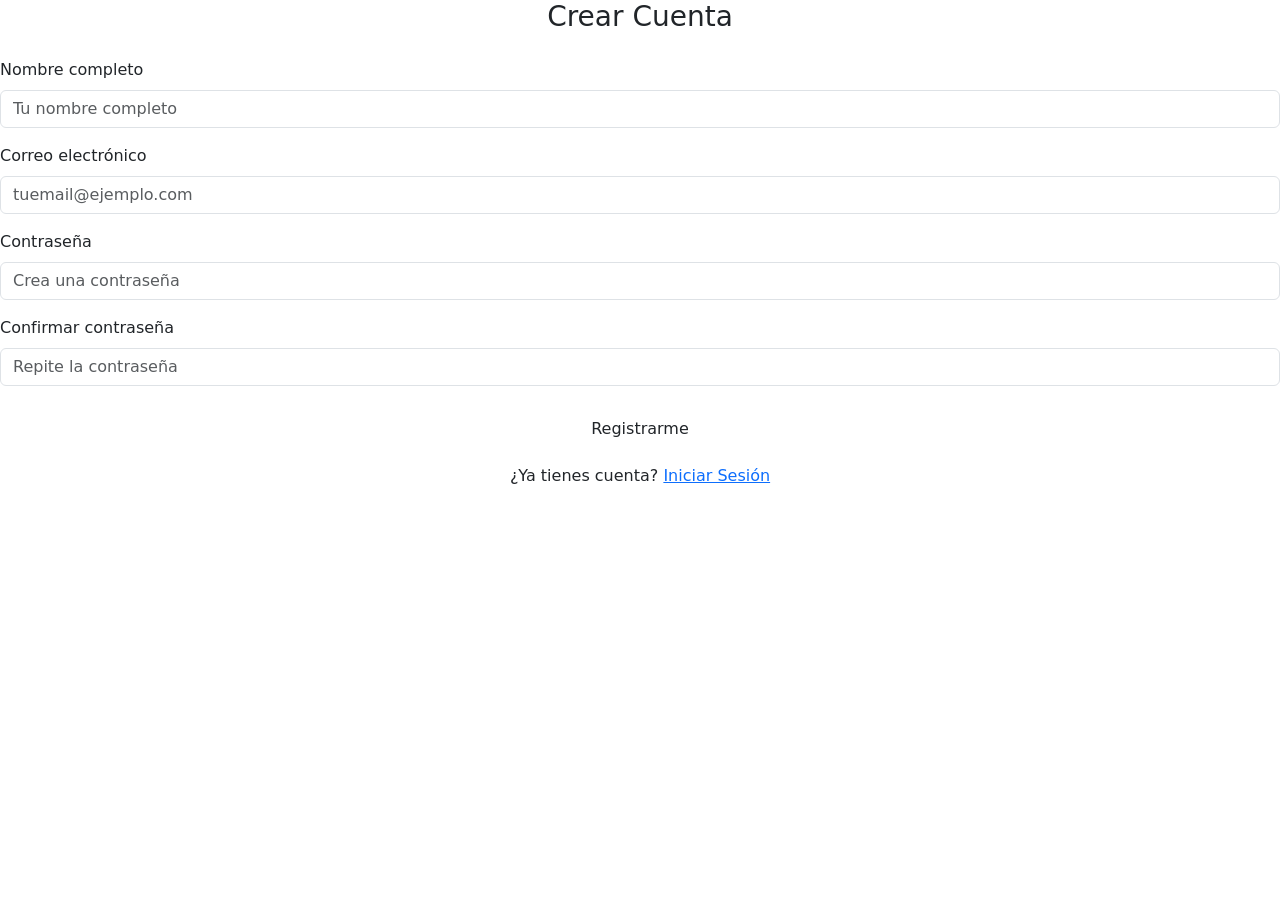
==== index.html @ b406b5af "Create index.html" ====
<!DOCTYPE html>
<html lang="es">
<head>
  <meta charset="UTF-8">
  <title>Registro</title>
  <meta name="viewport" content="width=device-width, initial-scale=1">

  <link href="https://cdn.jsdelivr.net/npm/bootstrap@5.3.2/dist/css/bootstrap.min.css" rel="stylesheet">
<link rel="icon" href="IMAGEN/LOGO.png" type="image/png">
  <link rel="stylesheet" href="style.css">
</head>

<body>

  <div class="login-card">
    <h3 class="text-center mb-4">Crear Cuenta</h3>

    <div class="mb-3">
      <label class="form-label">Nombre completo</label>
      <input type="text" class="form-control" placeholder="Tu nombre completo">
    </div>

    <div class="mb-3">
      <label class="form-label">Correo electrónico</label>
      <input type="email" class="form-control" placeholder="tuemail@ejemplo.com">
    </div>

    <div class="mb-3">
      <label class="form-label">Contraseña</label>
      <input type="password" class="form-control" placeholder="Crea una contraseña">
    </div>

    <div class="mb-4">
      <label class="form-label">Confirmar contraseña</label>
      <input type="password" class="form-control" placeholder="Repite la contraseña">
    </div>

    <button class="btn btn-gradient w-100 mb-3">Registrarme</button>

    <p class="text-center">
      ¿Ya tienes cuenta?
      <a href="inciodesesion.html">Iniciar Sesión</a>
    </p>
  </div>

</body>
</html>
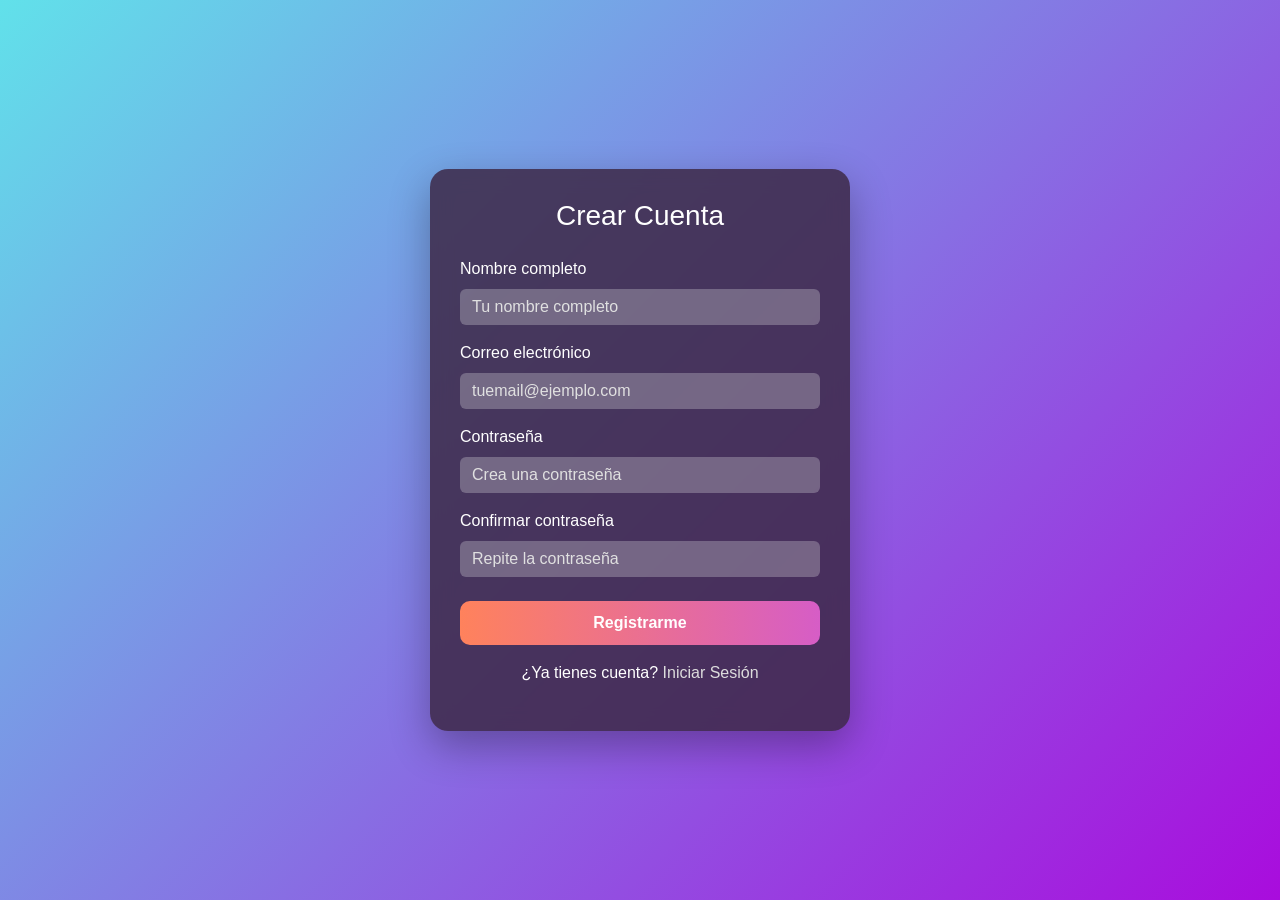
==== commit 1ae5cfce: "Update index.html" ====
--- a/index.html
+++ b/index.html
@@ -6,7 +6,7 @@
   <meta name="viewport" content="width=device-width, initial-scale=1">
 
   <link href="https://cdn.jsdelivr.net/npm/bootstrap@5.3.2/dist/css/bootstrap.min.css" rel="stylesheet">
-<link rel="icon" href="IMAGEN/LOGO.png" type="image/png">
+<link rel="icon" href="IMAGEN/Icono.png" type="image/png">
   <link rel="stylesheet" href="style.css">
 </head>
 
--- a/style.css
+++ b/style.css
@@ -0,0 +1,61 @@
+body {
+  min-height: 100vh;
+  background: linear-gradient(135deg, #61e1ea, #a90cdd);
+  display: flex;
+  justify-content: center;
+  align-items: center;
+  font-family: Arial, sans-serif;
+}
+
+
+.login-card {
+  background: rgba(60, 40, 70, 0.85);
+  backdrop-filter: blur(10px);
+  border-radius: 18px;
+  padding: 30px;
+  width: 100%;
+  max-width: 420px;
+  color: white;
+  box-shadow: 0 15px 40px rgba(0,0,0,0.3);
+}
+
+
+.form-control {
+  background: rgba(255,255,255,0.25);
+  border: none;
+  color: white;
+}
+
+.form-control::placeholder {
+  color: #e0e0e0;
+}
+
+.form-control:focus {
+  background: rgba(255,255,255,0.3);
+  color: white;
+  box-shadow: none;
+}
+
+
+.btn-gradient {
+  background: linear-gradient(90deg, #ff825c, #d65dc6);
+  border: none;
+  color: white;
+  font-weight: bold;
+  border-radius: 10px;
+  padding: 10px;
+}
+
+.btn-gradient:hover {
+  opacity: 0.9;
+}
+
+
+a {
+  color: #ddd;
+  text-decoration: none;
+}
+
+a:hover {
+  text-decoration: underline;
+}
